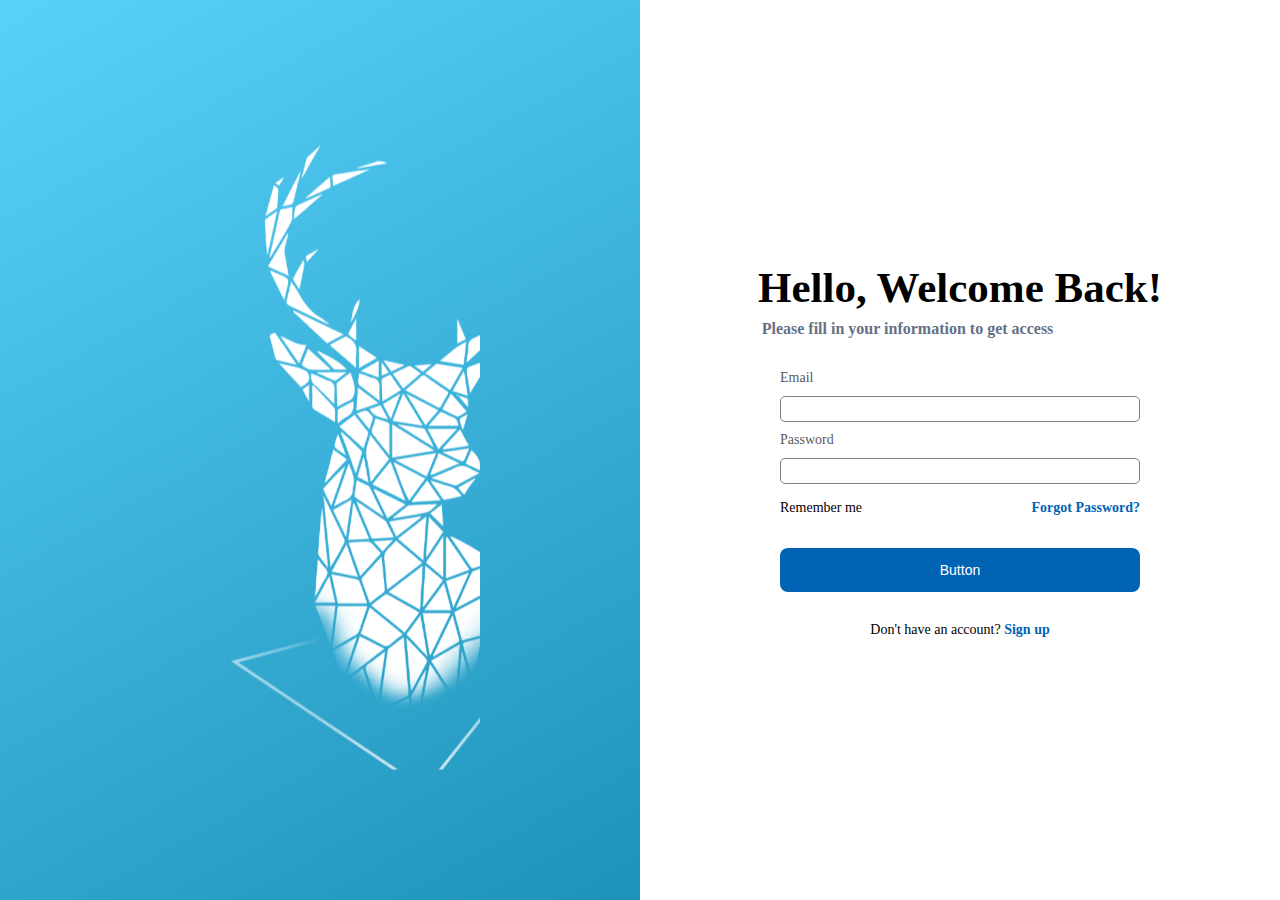
==== index.html @ f8df5471 "first update loginform" ====
<!DOCTYPE html>
<html lang="en">

<head>
    <meta charset="UTF-8">
    <meta http-equiv="X-UA-Compatible" content="IE=edge">
    <meta name="viewport" content="width=device-width, initial-scale=1.0">
    <title>Document</title>
    <link rel="stylesheet" href="assets/css/reset.css">
    <link rel="stylesheet" href="assets/css/style.css">
    <link rel="stylesheet" href="https://cdnjs.cloudflare.com/ajax/libs/font-awesome/6.2.0/css/all.min.css"
        integrity="sha512-xh6O/CkQoPOWDdYTDqeRdPCVd1SpvCA9XXcUnZS2FmJNp1coAFzvtCN9BmamE+4aHK8yyUHUSCcJHgXloTyT2A=="
        crossorigin="anonymous" referrerpolicy="no-referrer" />

</head>

<body>
    <div class="container flex">
        <div class="item blue">
            <div class="img">

            </div>


        </div>
        <div class="item flex-column">
            <h2>Hello, Welcome Back!</h2>
            <h3>Please fill in your information to get access</h3>
            <div class="login">
                <div class="input">
                    <label for="email">Email</label><br>
                    <input type="email" id="email" name="email">

                    <i class="fa-regular fa-circle-xmark"></i>




                </div>
                <div class="input">
                    <label for="password">Password</label><br>
                    <input type="password" id="password" name="password">
                    <i class="fa-regular fa-eye"></i>

                </div>
                <div class="remember flex j-between">
                    <div>
                        <i class="fa-light fa-square"></i>
                        <span>Remember me</span>

                    </div>
                    <b>Forgot Password?</b>


                </div>
                <button>Button</button>


            </div>


            <p>Don't have an account? <b>Sign up</b></p>



        </div>
    </div>
    </div>

</body>

</html>
---- assets/css/style.css ----
* {
  font-size: 14px;
}

.input:focus {
  outline: none;
}

.flex {
  display: flex;
}

.ml-0 {
  margin-left: 0;
}

.container {
  width: 100%;
  height: 100vh;
}
.container .item {
  width: 50%;
}

.j-between {
  justify-content: space-between;
}

.a-center {
  align-items: center;
}

.flex-column {
  display: flex;
  flex-direction: column;
  justify-content: center;
  align-items: center;
}
.flex-column .login {
  display: flex;
  flex-direction: column;
  justify-content: center;
  align-items: flex-start;
  padding: 30px;
}
.flex-column h3 {
  font-size: 16px;
  color: #667085;
  margin-top: 8px;
  transform: translateX(-18%);
}
.flex-column h2 {
  font-size: 43px;
}
.flex-column .input {
  font-size: 14px;
  width: 100%;
  position: relative;
}
.flex-column .input label {
  color: #5A5A5A;
  font-weight: 500;
  line-height: 20px;
}
.flex-column .input input {
  margin: 8px 0;
  width: 100%;
  height: 24px;
  border: 1px solid grey;
  border-radius: 5px;
  display: inline-block;
  box-sizing: border-box;
  padding: 12px 20px;
}
.flex-column .input i {
  position: absolute;
  right: 2%;
  top: 56%;
}
.flex-column button {
  display: flex;
  flex-direction: row;
  justify-content: center;
  align-items: center;
  padding: 12px 154px;
  gap: 10px;
  width: 360px;
  height: 44px;
  background: #0163B3;
  border-radius: 8px;
  color: #FFF;
}
.flex-column b {
  color: #0163B3;
}

.blue {
  background: linear-gradient(151.25deg, #5DD6FF -7.2%, #188CB3 109.82%);
  position: relative;
}
.blue .img {
  width: 50%;
  height: 71%;
  background-image: url("../image/1.png");
  position: absolute;
  left: 50%;
  top: 50%;
  transform: translate(-50%, -50%);
}

.remember {
  width: 100%;
  margin: 8px 0 32px 0;
}

@media only screen and (max-width: 500px) {
  .blue {
    background-color: #FFF;
  }
  .container .item {
    width: 100%;
  }
  .flex-column {
    width: 100%;
  }
}

/*# sourceMappingURL=style.css.map */
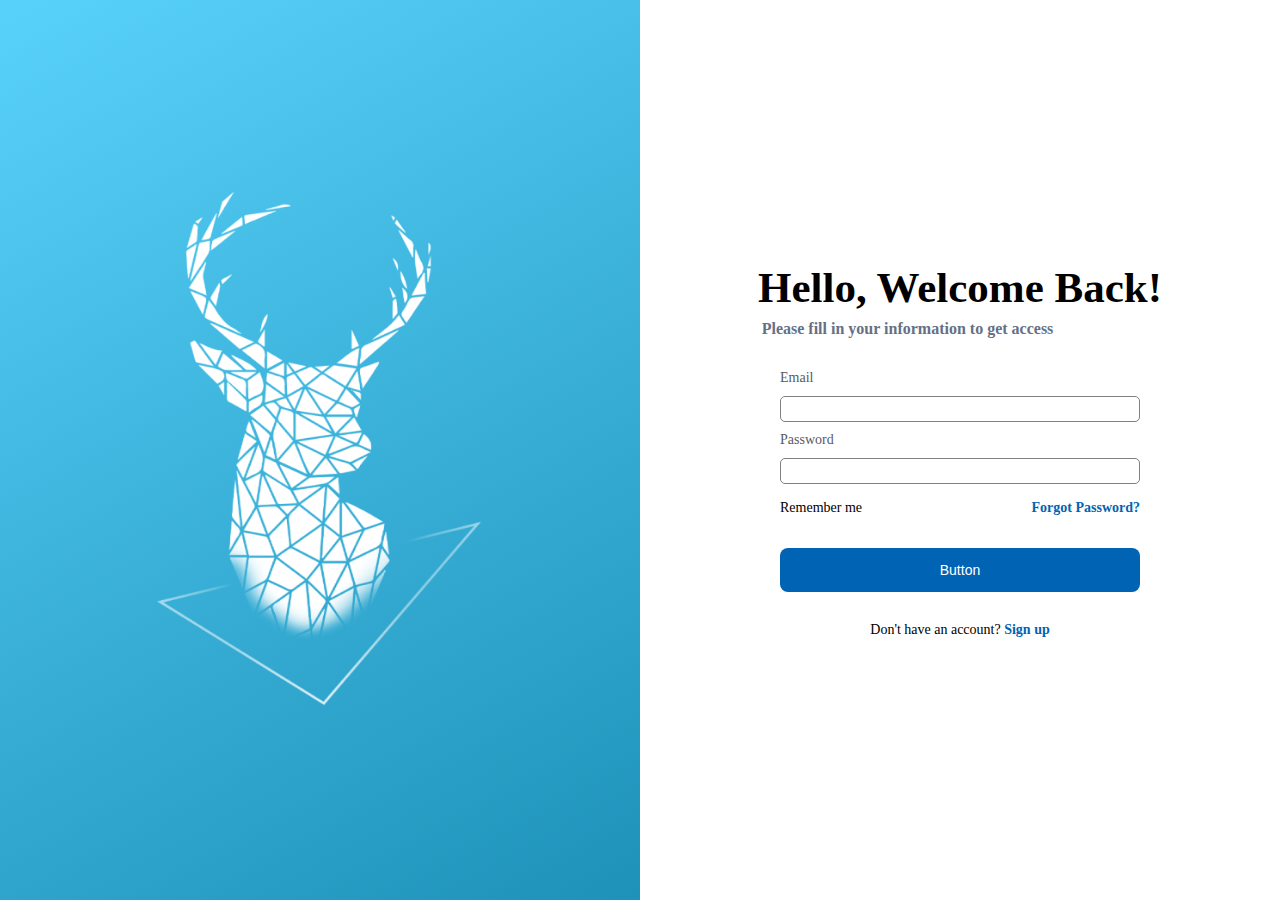
==== commit 48b02fce: "update" ====
--- a/index.html
+++ b/index.html
@@ -17,7 +17,8 @@
 <body>
     <div class="container flex">
         <div class="item blue">
-            <div class="img">
+            <div class="img"> 
+                <img src="assets/image/1.png" alt="">
 
             </div>
 
@@ -28,7 +29,7 @@
             <h3>Please fill in your information to get access</h3>
             <div class="login">
                 <div class="input">
-                    <label for="email">Email</label><br>
+                    <label for="email" id="label1">Email</label><br>
                     <input type="email" id="email" name="email">
 
                     <i class="fa-regular fa-circle-xmark"></i>
@@ -38,7 +39,7 @@
 
                 </div>
                 <div class="input">
-                    <label for="password">Password</label><br>
+                    <label for="password" id="label2">Password</label><br>
                     <input type="password" id="password" name="password">
                     <i class="fa-regular fa-eye"></i>
 
@@ -53,7 +54,7 @@
 
 
                 </div>
-                <button>Button</button>
+                <button onclick="myFunction()">Button</button>
 
 
             </div>
@@ -68,5 +69,6 @@
     </div>
 
 </body>
+<script src="assets/js/index.js"></script>
 
 </html>--- a/assets/css/style.css
+++ b/assets/css/style.css
@@ -99,13 +99,16 @@
   position: relative;
 }
 .blue .img {
-  width: 50%;
-  height: 71%;
-  background-image: url("../image/1.png");
   position: absolute;
+  height: 60%;
+  width: 70%;
   left: 50%;
   top: 50%;
   transform: translate(-50%, -50%);
+}
+.blue .img img {
+  width: 100%;
+  height: 100%;
 }
 
 .remember {
